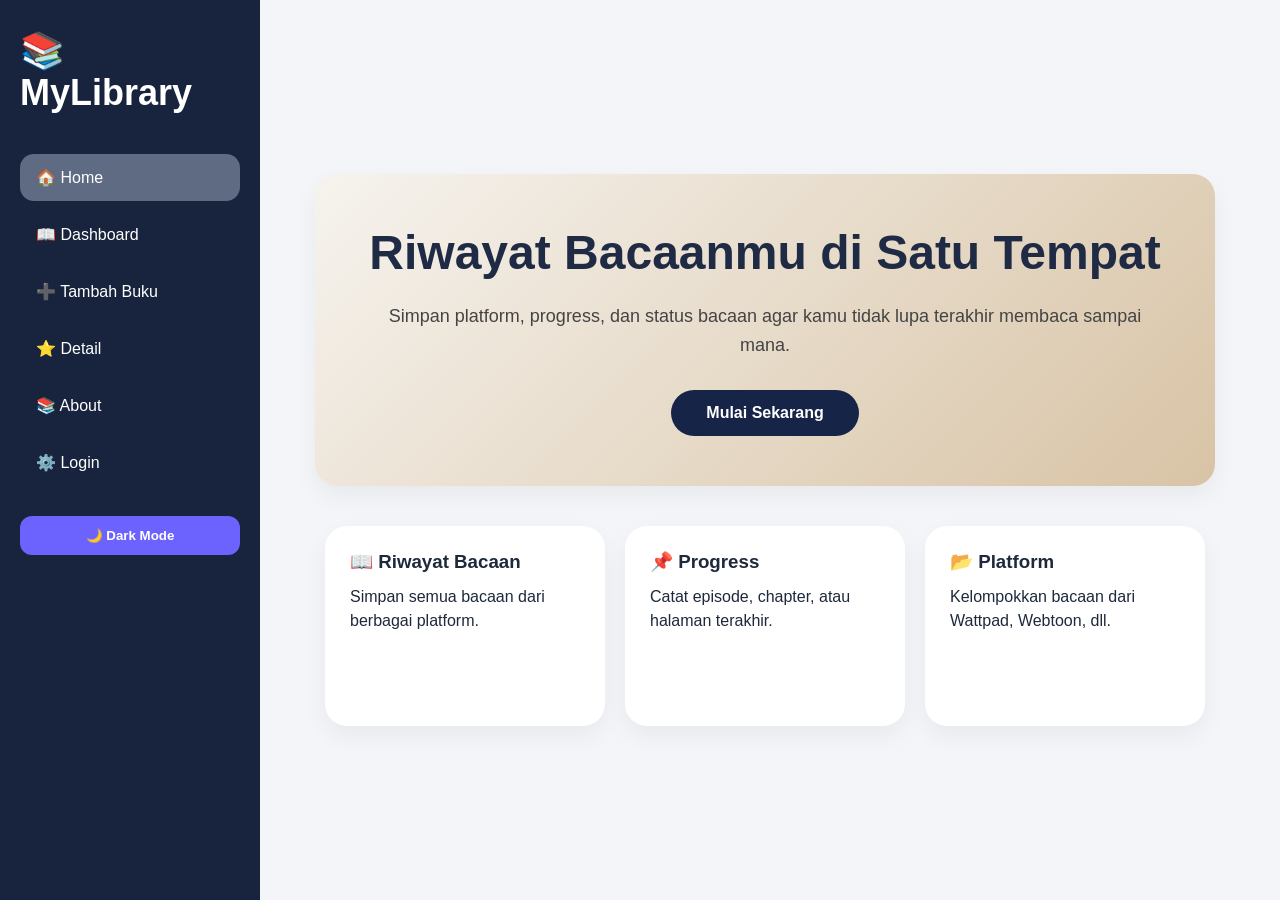
==== index.html @ f31c2cdb "fix bug add book and dashboard 	modified:   add-book.html 	modified:   assets/css/style.css 	modifie" ====
<!DOCTYPE html>
<html lang="id">
<head>
    <meta charset="UTF-8">
    <meta name="viewport" content="width=device-width, initial-scale=1.0">
    <title>Reminder - Perpustakaan Digital</title>
    <link rel="stylesheet" href="assets/css/style.css">
</head>
<body>

<!-- SIDEBAR -->
 <div class="sidebar">
    <h1 class="logo">📚 MyLibrary</h1>
    <a href="index.html" class="menu active">🏠 Home</a>
    <a href="dashboard.html" class="menu">📖 Dashboard</a>
    <a href="add-book.html" class="menu">➕ Tambah Buku</a>
    <a href="detail-book.html" class="menu">⭐ Detail</a>
    <a href="about.html" class="menu">📚 About</a>
    <a href="login.html" class="menu">⚙️ Login</a>
    
    <button class="dark-btn" onclick="toggleDarkMode()">
  🌙 Dark Mode
</button>
</div>

<div class="main-content home-page">

    <section class="hero">
      <div class="hero-text">
        <h2>Riwayat Bacaanmu di Satu Tempat</h2>
        <p>
          Simpan platform, progress, dan status bacaan
          agar kamu tidak lupa terakhir membaca sampai mana.
        </p>
       <a href="login.html" class="btn">Mulai Sekarang</a>
      </div>
    </section>

    <section class="features">
      <div class="card">
        <h3>📖 Riwayat Bacaan</h3>
        <p>Simpan semua bacaan dari berbagai platform.</p>
      </div>

      <div class="card">
        <h3>📌 Progress</h3>
        <p>Catat episode, chapter, atau halaman terakhir.</p>
      </div>

      <div class="card">
        <h3>📂 Platform</h3>
        <p>Kelompokkan bacaan dari Wattpad, Webtoon, dll.</p>
      </div>
    </section>
</div>
<script src="assets/js/script.js"></script>



</body>
</html>
---- assets/css/style.css ----
/* ========= GLOBAL / SEMUA HALAMAN ========= */

* {
  margin: 0;
  padding: 0;
  box-sizing: border-box;
}

body {
  font-family: Arial, sans-serif;
  background: #6d7071;
  color: #222;
}

a {
  text-decoration: none;
}

button {
  cursor: pointer;
}


/* ========= NAVBAR / SEMUA HALAMAN ========= */

.navbar {
  background: #6d7071;
  color: #090450;
  padding: 18px 8%;
  display: flex;
  justify-content: space-between;
  align-items: center;
}

.navbar h1 {
  font-size: 24px;
}

.navbar a {
  color: #4b4c51;
  margin-left: 20px;
  font-weight: bold;
}

.navbar a:hover {
  color: #ffd166;
}

/* ========= index.html ========= */
body {
  margin: 0;
  font-family: sans-serif;
  background: #f4f4f4;
}

.sidebar {
  width: 250px;
  height: 100vh;
  background: #162447;
  position: fixed;
  left: 0;
  top: 0;
  padding: 20px;
}

.main-content.home-page {
  margin-left: 250px;              
  width: calc(100% - 250px);
  display: flex;
  flex-direction: column;          
  align-items: center;             
  padding: 60px 40px;
  gap: 40px;                       
}

.hero {
  width: 100%;
  max-width: 900px;                
  background: linear-gradient(135deg, #f6f3ee, #d8c3a5);
  padding: 50px 40px;
  border-radius: 22px;             
  text-align: center;
  box-shadow: 0 10px 25px rgba(0,0,0,0.05);
}

.hero-text {
  max-width: 800px;
  margin: 0 auto;
}

.hero h2 {
  font-size: 48px;                
  line-height: 1.2;
  margin-bottom: 20px;
  color: #1f2a44;
}

.hero p {
  font-size: 18px;                
  line-height: 1.6;
  margin-bottom: 30px;
  color: #444;
}

.btn {
  display: inline-block;
  background: #162447;             
  color: white;
  padding: 14px 35px;
  border-radius: 30px;
  text-decoration: none;
  font-weight: bold;
}

.features {
  width: 100%;
  max-width: 900px;
  display: flex;
  justify-content: center;
  gap: 20px;
  flex-wrap: wrap;                 
  padding: 0;                      
}

.card {
  flex: 1;
  min-width: 250px;                
  max-width: 280px;
  min-height: 200px;
  background: white;
  padding: 25px;
  border-radius: 20px;
  box-shadow: 0 5px 15px rgba(0,0,0,0.08);
}
.card h3 {
  margin-bottom: 12px; 
}
.card p {
  line-height: 1.5;
}

/* ========= ANIMASI INDEX ========= */

/* hero muncul perlahan */
.hero-text {
  animation: fadeUp 1s ease;
}

/* animasi title */
.hero h2 {
  animation: slideDown 1s ease;
}

/* animasi paragraf */
.hero p {
  animation: fadeIn 1.5s ease;
}

/* tombol animasi */
.btn {
  display: inline-block;
  transition: 0.3s;
  animation: zoomIn 1.2s ease;
}

.btn:hover {
  transform: translateY(-4px) scale(1.05);
  box-shadow: 0 8px 18px rgba(0,0,0,0.2);
}

/* animasi card */
.card {
  transition: 0.4s;
  animation: fadeUp 1s ease;
}

.card:hover {
  transform: translateY(-10px);
  box-shadow: 0 12px 24px rgba(0,0,0,0.15);
}

/* animasi muncul bergantian */
.features .card:nth-child(1) {
  animation-delay: 0.2s;
}

.features .card:nth-child(2) {
  animation-delay: 0.4s;
}

.features .card:nth-child(3) {
  animation-delay: 0.6s;
}

.features .card:nth-child(4) {
  animation-delay: 0.8s;
}

/* supaya delay bekerja */
.features .card {
  opacity: 0;
  animation-fill-mode: forwards;
}


/* ========= KEYFRAMES ========= */

/* fade naik */
@keyframes fadeUp {

  from {
    opacity: 0;
    transform: translateY(40px);
  }

  to {
    opacity: 1;
    transform: translateY(0);
  }
}

/* fade biasa */
@keyframes fadeIn {

  from {
    opacity: 0;
  }

  to {
    opacity: 1;
  }
}

/* slide dari atas */
@keyframes slideDown {

  from {
    opacity: 0;
    transform: translateY(-40px);
  }

  to {
    opacity: 1;
    transform: translateY(0);
  }
}

/* zoom */
@keyframes zoomIn {

  from {
    opacity: 0;
    transform: scale(0.8);
  }

  to {
    opacity: 1;
    transform: scale(1);
  }
}


/* ========= login.html ========= */

body.login-page {
  min-height: 100vh;
  background: linear-gradient(135deg, #57595a, #6d7071);
  display: flex;
  justify-content: center;
  align-items: center;
  overflow: hidden;
}

.auth-container {
  position: relative;
  width: 850px;
  height: 520px;
  background: white;
  border-radius: 30px;
  overflow: hidden;
  box-shadow: 0 20px 45px rgba(0, 0, 0, 0.18);
}

.form-box {
  position: absolute;
  top: 0;
  width: 50%;
  height: 100%;
  background: white;
  display: flex;
  justify-content: center;
  align-items: center;
  transition: 0.6s ease-in-out;
}

.form-box form {
  width: 80%;
  text-align: center;
}

.form-box h1 {
  margin-bottom: 25px;
  color: #222;
}

.form-box input {
  width: 100%;
  padding: 14px 18px;
  margin: 9px 0;
  border: none;
  outline: none;
  border-radius: 12px;
  background: #f1f1f1;
}

.form-box button,
.toggle-panel button {
  margin-top: 15px;
  padding: 13px 35px;
  border: none;
  border-radius: 25px;
  background: #6d7071;
  color: white;
  font-weight: bold;
  cursor: pointer;
  transition: 0.3s;
}

.form-box button:hover,
.toggle-panel button:hover {
  transform: scale(1.05);
}

.sign-in {
  left: 0;
  z-index: 2;
}

.sign-up {
  left: 0;
  opacity: 0;
  z-index: 1;
}

.auth-container.active .sign-in {
  transform: translateX(100%);
  opacity: 0;
}

.auth-container.active .sign-up {
  transform: translateX(100%);
  opacity: 1;
  z-index: 5;
}

.toggle-box {
  position: absolute;
  left: 50%;
  width: 50%;
  height: 100%;
  overflow: hidden;
  transition: 0.6s ease-in-out;
  z-index: 10;
  border-radius: 120px 0 0 120px;
}

.auth-container.active .toggle-box {
  transform: translateX(-100%);
  border-radius: 0 120px 120px 0;
}

.toggle-panel {
  position: absolute;
  width: 100%;
  height: 100%;
  background: linear-gradient(135deg, #6d7071, #6d7071);
  color: white;
  display: flex;
  flex-direction: column;
  justify-content: center;
  align-items: center;
  text-align: center;
  padding: 40px;
  transition: 0.6s ease-in-out;
}

.toggle-panel h1 {
  font-size: 34px;
  margin-bottom: 15px;
}

.toggle-panel p {
  line-height: 1.6;
  margin-bottom: 10px;
}

.toggle-panel button {
  background: #ffd166;
  color: #222;
}

.toggle-left {
  transform: translateX(-100%);
}

.auth-container.active .toggle-left {
  transform: translateX(0);
}

.toggle-right {
  right: 0;
  transform: translateX(0);
}

.auth-container.active .toggle-right {
  transform: translateX(100%);
}

.message {
  margin-top: 12px;
  font-size: 14px;
}

.success {
  color: green;
}

.error {
  color: red;
}

@media (max-width: 768px) {
  .auth-container {
    width: 92%;
    height: 620px;
  }

  .form-box {
    width: 100%;
    height: 65%;
  }

  .sign-in,
  .sign-up {
    left: 0;
  }

  .auth-container.active .sign-in {
    transform: translateY(100%);
  }

  .auth-container.active .sign-up {
    transform: translateY(100%);
  }

  .toggle-box {
    left: 0;
    top: 65%;
    width: 100%;
    height: 35%;
    border-radius: 80px 80px 0 0;
  }

  .auth-container.active .toggle-box {
    transform: translateY(-185%);
    border-radius: 0 0 80px 80px;
  }
}

/* ========= dashboard.html ========= */

* {
  margin: 0;
  padding: 0;
  box-sizing: border-box;
  font-family: 'Poppins', sans-serif;
}

body {
  display: flex;
  background: #f3f5f9;
  color: #1e293b;
  transition: 0.3s ease;
}


.sidebar {
  width: 260px;
  min-height: 100vh;
  background: #1e293b;
  padding: 25px;
  color: white;
  position: fixed;
  left: 0;
  top: 0;
}

.logo {
  font-size: 30px;
  font-weight: 700;
  margin-bottom: 35px;
}

.menu {
  display: flex;
  align-items: center;
  gap: 12px;
  padding: 14px 16px;
  margin-bottom: 10px;
  border-radius: 12px;
  color: white;
  text-decoration: none;
  transition: 0.25s;
}

.menu:hover,
.menu.active {
  background: linear-gradient(135deg, #4b5563, #6b7280);
}

.main {
  margin-left: 260px;
  width: calc(100% - 260px);
  padding: 30px;
}

.topbar {
  display: flex;
  justify-content: space-between;
  align-items: center;
  background: white;
  padding: 22px 28px;
  border-radius: 22px;
  margin-bottom: 25px;
  box-shadow: 0 10px 25px rgba(0,0,0,0.05);
}

body.dark .topbar,
body.dark .card,
body.dark .table-section,
body.dark .chart-box {
  background: #1e293b;
  color: white;
}

.topbar h2 {
  font-size: 28px;
}

.dark-btn {
  border: none;
  padding: 12px 20px;
  border-radius: 12px;
  background: linear-gradient(135deg, #4b5563, #6b7280);
  color: white;
  cursor: pointer;
  font-weight: 600;
}

.cards {
  display: grid;
  grid-template-columns: repeat(auto-fit, minmax(220px, 1fr));
  gap: 20px;
  margin-bottom: 30px;
}

.card {
  background: white;
  border-radius: 22px;
  padding: 25px;
  box-shadow: 0 10px 25px rgba(0,0,0,0.05);
  position: relative;
  overflow: hidden;
  transition: 0.3s;
}

.card:hover {
  transform: translateY(-5px);
}

.card::before {
  content: "";
  width: 8px;
  height: 100%;
  position: absolute;
  left: 0;
  top: 0;
}

.green::before { background: #4b5563; }
.blue::before { background: #6b7280; }
.orange::before { background: #9ca3af; }
.pink::before { background: #374151; }

.card h1 {
  font-size: 38px;
  margin-bottom: 10px;
}

.table-section {
  background: white;
  padding: 25px;
  border-radius: 22px;
  box-shadow: 0 10px 25px rgba(0,0,0,0.05);
  margin-bottom: 30px;
}

.section-title {
  display: flex;
  justify-content: space-between;
  align-items: center;
  margin-bottom: 20px;
}

.search-box {
  width: 100%;
  padding: 14px 18px;
  border-radius: 14px;
  border: 1px solid #dbe3ef;
  margin-bottom: 20px;
  font-size: 15px;
}

table {
  width: 100%;
  border-collapse: collapse;
  overflow: hidden;
  border-radius: 16px;
}

th {
  background: linear-gradient(135deg, #4b5563, #6b7280);
  color: white;
  padding: 16px;
  text-align: left;
}

td {
  padding: 16px;
  border-bottom: 1px solid #e2e8f0;
}

tr:hover {
  background: rgba(107,114,128,0.08);
}

.book {
  display: flex;
  align-items: center;
  gap: 14px;
}

.book img {
  width: 55px;
  height: 75px;
  border-radius: 10px;
  object-fit: cover;
}

.badge {
  padding: 7px 12px;
  border-radius: 30px;
  font-size: 12px;
  font-weight: 600;
  display: inline-block;
}

.done {
  background: rgba(75,85,99,0.15);
  color: #4b5563;
}

.reading {
  background: rgba(107,114,128,0.15);
  color: #6b7280;
}

.wishlist {
  background: rgba(156,163,175,0.18);
  color: #6b7280;
}

.actions button {
  border: none;
  background: #e2e8f0;
  width: 36px;
  height: 36px;
  border-radius: 10px;
  margin-right: 8px;
  cursor: pointer;
  transition: 0.2s;
}

.actions button:hover {
  transform: scale(1.08);
}

.charts {
  display: grid;
  grid-template-columns: repeat(auto-fit, minmax(300px, 1fr));
  gap: 20px;
}

.chart-box {
  background: white;
  padding: 25px;
  border-radius: 22px;
  box-shadow: 0 10px 25px rgba(0,0,0,0.05);
}

.progress-wrap {
  margin-top: 8px;
}

.progress-bar {
  width: 100%;
  height: 10px;
  background: #e2e8f0;
  border-radius: 20px;
  overflow: hidden;
  margin-top: 8px;
}

.progress {
  height: 100%;
  background: linear-gradient((90deg, #4b5563, #6b7280));
}

@media(max-width: 900px) {
  .sidebar {
    width: 100%;
    min-height: auto;
    position: relative;
  }

  body {
    flex-direction: column;
  }

  .main {
    margin-left: 0;
    width: 100%;
  }

  .topbar {
    flex-direction: column;
    gap: 16px;
    align-items: flex-start;
  }

  table {
    display: block;
    overflow-x: auto;
  }
}


/* ========= add-book.html ========= */

.form-card {
  background: white;
  padding: 30px;
  border-radius: 18px;
  box-shadow: 0 5px 15px rgba(0,0,0,0.08);
}

.form-card h2 {
  text-align: center;
  margin-bottom: 20px;
}

.form-card input,
.form-card select {
  width: 100%;
  padding: 12px;
  margin: 10px 0;
  border-radius: 10px;
  border: 1px solid #ccc;
}

.form-card button {
  width: 100%;
  padding: 12px;
  background: #6d7071;
  color: white;
  border: none;
  border-radius: 10px;
  margin-top: 10px;
}

.form-card button:hover {
  background: #6d7071;
}
  /* SELECT */

.form-card select {

  width: 100%;
  padding: 15px;

  margin-bottom: 18px;

  border: 1px solid #dcdcdc;
  border-radius: 12px;

  font-size: 16px;

  outline: none;

  background: white;

  transition: 0.3s;
}

.form-card select:focus {

  border-color: #18243d;

  box-shadow:
    0 0 5px rgba(24,36,61,0.2);
}


/* ========= about.html ========= */

body.about-page{
  background:#eef1f5;
  min-height:100vh;
  font-family:Poppins,sans-serif;
}

/* SIDEBAR */
.sidebar{
  width:260px;
  height:100vh;
  background:#18243d;
  position:fixed;
  top:0;
  left:0;
  padding:30px 20px;
}

.logo{
  color:white;
  margin-bottom:40px;
  font-size:36px;
}

.menu{
  display:block;
  color:white;
  text-decoration:none;
  padding:14px 16px;
  margin:10px 0;
  border-radius:14px;
  transition:0.3s;
  font-weight:500;
}

.menu:hover,
.menu.active{
  background:#5f6b82;
}

/* MAIN CONTENT */
.main-content{
  margin-left:260px;
  min-height:100vh;

  display:flex;
  justify-content:center;
  align-items:center;

  padding:40px;
}

/* ABOUT CONTAINER */
.about-container{
  width:100%;
  display:flex;
  justify-content:center;
}

/* CARD */
.about-card{
  width:100%;
  max-width:850px;

  background:white;
  padding:40px;
  border-radius:22px;

  box-shadow:0 10px 25px rgba(0,0,0,0.08);

  border-left:8px solid #18243d;

  transition:0.3s;
}

.about-card:hover{
  transform:translateY(-4px);
}

.about-card h2{
  text-align:center;
  font-size:34px;
  margin-bottom:25px;
  color:#222;
}

.about-card p{
  margin-top:18px;
  font-size:18px;
  line-height:1.8;
  color:#555;
}

/* BUTTON */
.dark-btn{
  margin-top:30px;
  padding:12px 22px;
  border:none;
  border-radius:12px;
  background:#18243d;
  color:white;
  font-weight:bold;
  cursor:pointer;
  transition:0.3s;
}

.dark-btn:hover{
  transform:scale(1.03);
  background:#243252;
}

/* RESPONSIVE */
@media (max-width:768px){

  .sidebar{
    width:100%;
    height:auto;
    position:relative;
  }

  .main-content{
    margin-left:0;
    padding:20px;
  }

  .about-card{
    padding:25px;
  }

  .about-card h2{
    font-size:28px;
  }

  .about-card p{
    font-size:16px;
  }
}

/* ========= DARK MODE ========= */

body.dark-mode {
  background: #121212 !important;
  color: white;
}

body.dark-mode .navbar,
body.dark-mode .card,
body.dark-mode table,
body.dark-mode .sidebar,
body.dark-mode .main,
body.dark-mode .form-card,
body.dark-mode .about-card {
  background: #1e1e1e !important;
  color: white;
}

.dark-btn {
  padding: 10px 18px;
  border: none;
  border-radius: 10px;
  background: #6d7071;
  color: white;
  cursor: pointer;
}

body.dark-mode .dashboard .navbar h3 {
  color: white !important;
}


/* ========= SEARCH ========= */

.search-box {
  margin-bottom: 20px;
}

.search-box input {
  width: 100%;
  padding: 14px;
  border: 1px solid #ccc;
  border-radius: 12px;
}


/* ========= PASSWORD BOX ========= */

.password-box {
  position: relative;
}

.password-box span {
  position: absolute;
  right: 15px;
  top: 50%;
  transform: translateY(-50%);
  cursor: pointer;
}

/* ========= RESPONSIVE / MOBILE ========= */

@media (max-width: 768px) {

  .navbar {
    flex-direction: column;
    gap: 12px;
  }

  .hero h2 {
    font-size: 32px;
  }

  .features {
    grid-template-columns: 1fr;
  }

}

/* ADD BOOK PAGE */
body.add-book-page {
  background: #eef1f5;
  min-height: 100vh;
  display: flex; 
}

/* MAIN CONTENT  */
body.add-book-page .main-content {
  margin-left: 260px;          
  width: calc(100% - 260px);   
  min-height: 100vh;           
  
  display: flex;
  justify-content: center;    
  align-items: center;        
  
  padding: 40px;              
}

/* CONTAINER */
.add-book-container {
  width: 100%;
  display: flex;
  justify-content: center;     
  align-items: center;
}

/* FORM CARD */
.form-card {
  width: 100%;
  max-width: 500px;           
  background: white;
  padding: 40px;
  border-radius: 22px;
  box-shadow: 0 10px 25px rgba(0,0,0,0.08);
  border-left: 8px solid #18243d;
}

/* INPUT */
.form-card input{
  width:100%;
  padding:15px;

  margin-bottom:18px;

  border:1px solid #dcdcdc;
  border-radius:12px;

  font-size:16px;

  outline:none;

  transition:0.3s;
}

.form-card input:focus{
  border-color:#18243d;
  box-shadow:0 0 5px rgba(24,36,61,0.2);
}

/* BUTTON */
.form-card button{
  width:100%;

  padding:15px;

  border:none;
  border-radius:12px;

  background:#18243d;
  color:white;

  font-size:16px;
  font-weight:bold;

  cursor:pointer;

  transition:0.3s;
}

.form-card button:hover{
  background:#243252;
  transform:translateY(-2px);
}

/* RESPONSIVE */
@media (max-width:768px){

  .sidebar{
    width:100%;
    height:auto;
    position:relative;
  }

  .main-content{
    margin-left:0;
    padding:20px;
  }

  .form-card{
    padding:25px;
  }

  .form-card h2{
    font-size:26px;
  }
}

/* =========================
   DETAIL PAGE (KODE BARU)
========================= */

body.detail-page {
  background: #eef1f5;
  min-height: 100vh;
  display: flex;
}

/* MAIN CONTENT */
body.detail-page .main-content {
  margin-left: 260px;          
  width: calc(100% - 260px);   
  min-height: 100vh;           

  display: flex;
  justify-content: center;     
  align-items: center;         

  padding: 40px;               
}

/* CONTAINER */
body.detail-page .detail-container {
  width: 100%;
  display: flex;
  justify-content: center;
  align-items: center;
}

/* CARD  */
.detail-card {
  width: 100%;
  max-width: 500px;            
  background: white;
  padding: 40px;
  border-radius: 24px;         
  box-shadow: 0 12px 30px rgba(0, 0, 0, 0.06); 
  border-left: 8px solid #18243d; 
}

.detail-card h2 {
  text-align: center;
  margin-bottom: 15px;
  font-size: 30px;
  color: #18243d;
  font-weight: bold;
}

.detail-card hr {
  margin-bottom: 25px;
  border: none;
  height: 2px;
  background: #e5e7eb;        
}

/* DETAIL ITEM */
.detail-item {
  display: flex;
  justify-content: space-between;
  align-items: center;
  padding: 14px 0;
  border-bottom: 1px solid #f1f5f9; 
  font-size: 16px;
}

.detail-item span {
  color: #64748b;              
  font-weight: 500;
}

.detail-item strong {
  color: #18243d;
  font-weight: 600;
}

/* BUTTON AREA */
.aksi {
  display: flex;
  gap: 15px;
  margin-top: 30px;
}

/* BUTTON EDIT & HAPUS */
.btn-edit,
.btn-hapus {
  flex: 1;
  padding: 13px;
  border: none;
  border-radius: 12px;
  font-weight: bold;
  font-size: 15px;
  cursor: pointer;
  transition: all 0.3s ease;
  color: white;
}

.btn-edit {
  background: #f59e0b;        
}

.btn-edit:hover {
  background: #d97706;
  transform: translateY(-2px);
  box-shadow: 0 5px 12px rgba(217, 119, 6, 0.2);
}

.btn-hapus {
  background: #ef4444;        
}

.btn-hapus:hover {
  background: #dc2626;
  transform: translateY(-2px);
  box-shadow: 0 5px 12px rgba(220, 38, 38, 0.2);
}

/* BACK BUTTON */
.btn-kembali {
  display: block;
  margin-top: 20px;
  text-align: center;
  text-decoration: none;
  padding: 13px;
  border-radius: 12px;
  background: #18243d;
  color: white;
  font-weight: bold;
  font-size: 15px;
  transition: all 0.3s ease;
}

.btn-kembali:hover {
  background: #243252;
  transform: translateY(-2px);
  box-shadow: 0 5px 12px rgba(24, 36, 61, 0.2);
}

/* RESPONSIVE */
@media (max-width:768px){

  .sidebar{
    width:100%;
    height:auto;
    position:relative;
  }

  .main-content{
    margin-left:0;
    padding:20px;
  }

  .detail-card{
    padding:25px;
  }

  .detail-item{
    flex-direction:column;
    align-items:flex-start;
    gap:8px;
  }

  .aksi{
    flex-direction:column;
  }
}

/* ========= FIX DARK MODE ADD BOOK ========= */

body.dark-mode.add-book {
  background: #121212 !important;
}

/* container */
body.dark-mode .add-book-container {
  background: transparent !important;
}

/* form card */
body.dark-mode .form-card {
  background: #1e1e1e !important;
  color: white !important;
  box-shadow: 0 10px 25px rgba(0,0,0,0.4);
}

/* title */
body.dark-mode .form-card h2 {
  color: white !important;
}

/* input */
body.dark-mode .form-card input,
body.dark-mode .form-card select {
  background: #2a2a2a !important;
  color: white !important;
  border: 1px solid #444 !important;
}

/* placeholder */
body.dark-mode .form-card input::placeholder {
  color: #bdbdbd !important;
}

/* focus */
body.dark-mode .form-card input:focus,
body.dark-mode .form-card select:focus {
  border-color: #6c63ff !important;
  box-shadow: 0 0 8px rgba(108,99,255,0.3);
}

/* list item */
body.dark-mode .add-book .item {
  background: #2a2a2a !important;
  color: white !important;
  border-left: 5px solid #6c63ff;
}

/* judul item */
body.dark-mode .add-book .item h3 {
  color: white !important;
}

/* paragraf item */
body.dark-mode .add-book .item p {
  color: #d6d6d6 !important;
}

/* navbar */
body.dark-mode .navbar {
  background: #1b1b1b !important;
}

/* link navbar */
body.dark-mode .navbar a {
  color: white !important;
}

body.dark-mode .navbar a:hover {
  color: #ffd166 !important;
}

/* tombol utama */
body.dark-mode .form-card button {
  background: #6c63ff !important;
  color: white !important;
}

/* tombol edit */
body.dark-mode .btn-edit {
  background: #3498db !important;
}

/* tombol hapus */
body.dark-mode .btn-hapus {
  background: #e74c3c !important;
}
/* ========= FIX DARK MODE ABOUT ========= */

body.dark-mode.about-page {
  background: #121212 !important;
}

/* card */
body.dark-mode .about-card {
  background: #1e1e1e !important;
  color: white !important;
}

/* judul */
body.dark-mode .about-card h2 {
  color: white !important;
}

/* paragraf */
body.dark-mode .about-card p {
  color: #d6d6d6 !important;
}

/* navbar */
body.dark-mode .navbar {
  background: #1b1b1b !important;
}

/* link navbar */
body.dark-mode .navbar a {
  color: white !important;
}

body.dark-mode .navbar a:hover {
  color: #ffd166 !important;
}

/* tombol */
body.dark-mode .dark-btn {
  background: #6c63ff !important;
  color: white !important;
}
  /* =================================
   FINAL UNIVERSAL DARK MODE FIX
================================= */

body.dark-mode {
  background: #121212 !important;
  color: white !important;
}

/* semua halaman */

body.dark-mode.login-page,
body.dark-mode.about-page,
body.dark-mode.add-book-page,
body.dark-mode.detail-page,
body.dark-mode {
  background: #121212 !important;
  color: white !important;
}

/* container */

body.dark-mode .topbar,
body.dark-mode .card,
body.dark-mode .table-section,
body.dark-mode .chart-box,
body.dark-mode .form-card,
body.dark-mode .about-card,
body.dark-mode .detail-card,
body.dark-mode .hero,
body.dark-mode .auth-container,
body.dark-mode .toggle-panel {
  background: #1e1e1e !important;
  color: white !important;
}

/* sidebar */

body.dark-mode .sidebar {
  background: #111827 !important;
}

/* navbar */

body.dark-mode .navbar {
  background: #1b1b1b !important;
}

body.dark-mode .navbar a {
  color: white !important;
}

body.dark-mode .navbar a:hover {
  color: #ffd166 !important;
}

/* text */

body.dark-mode h1,
body.dark-mode h2,
body.dark-mode h3,
body.dark-mode h4,
body.dark-mode p,
body.dark-mode span,
body.dark-mode label,
body.dark-mode strong {
  color: white !important;
}

/* input */

body.dark-mode input,
body.dark-mode select,
body.dark-mode textarea {
  background: #2a2a2a !important;
  color: white !important;
  border: 1px solid #444 !important;
}

body.dark-mode input::placeholder,
body.dark-mode textarea::placeholder {
  color: #aaa !important;
}

/* table */

body.dark-mode table {
  background: #1e1e1e !important;
}

body.dark-mode th {
  background: #374151 !important;
  color: white !important;
}

body.dark-mode td {
  border-color: #333 !important;
  color: white !important;
}

/* button */

body.dark-mode button,
body.dark-mode .btn,
body.dark-mode .dark-btn {
  background: #6c63ff !important;
  color: white !important;
}

/* progress */

body.dark-mode .progress-bar {
  background: #333 !important;
}

/* login page */

body.dark-mode .form-box {
  background: #1e1e1e !important;
}

body.dark-mode .form-box input {
  background: #2a2a2a !important;
  color: white !important;
}

/* cards */

body.dark-mode .card {
  box-shadow: 0 10px 25px rgba(0,0,0,0.4) !important;
}

/* hover */

body.dark-mode .menu:hover,
body.dark-mode .menu.active {
  background: #374151 !important;
}
.sidebar .dark-btn{
  width: 100%;
  margin-top: 20px;
  padding: 12px;
  border: none;
  border-radius: 12px;
  background: #6c63ff;
  color: white;
  font-weight: bold;
  cursor: pointer;
}
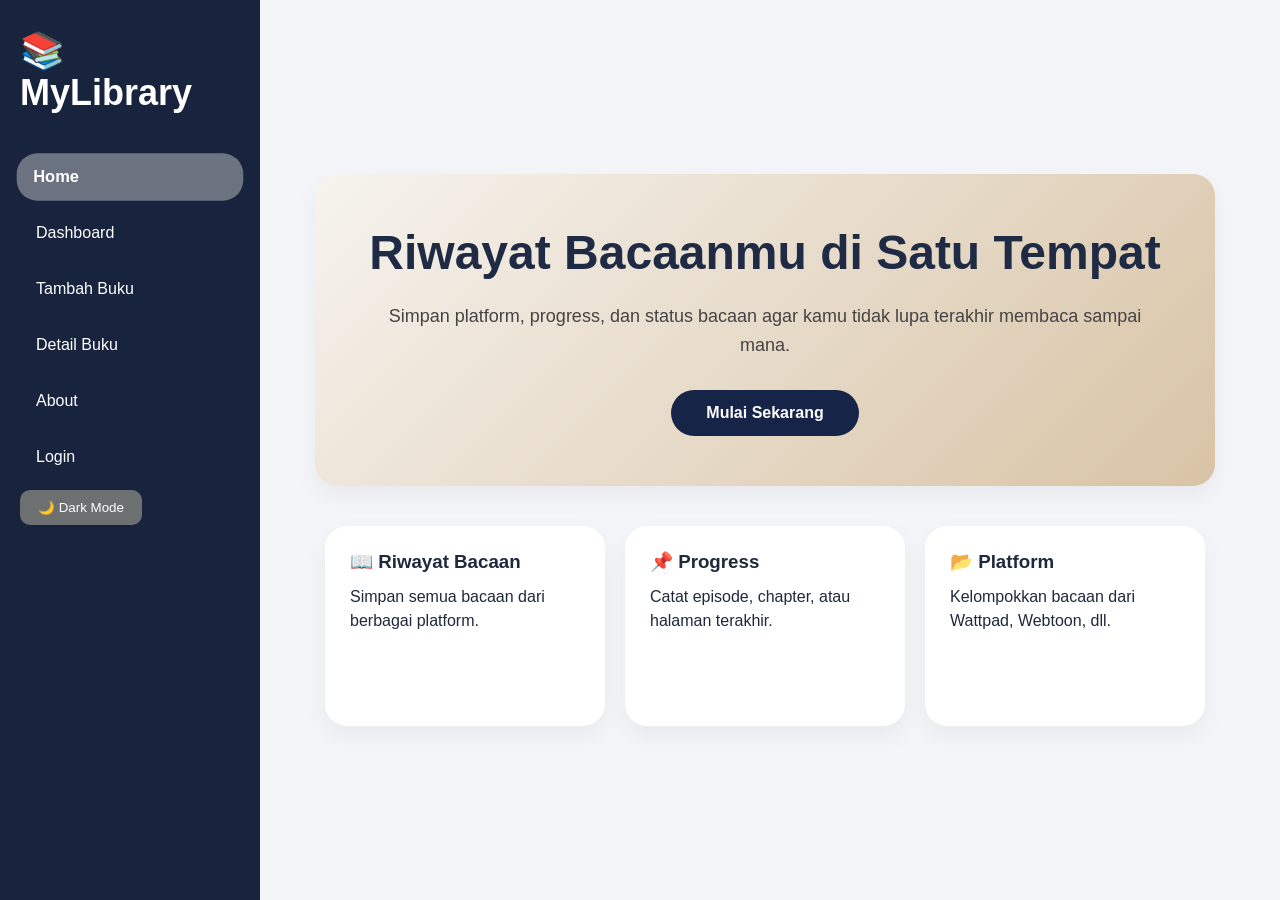
==== commit 993f8218: "perbaikan dashboard" ====
--- a/index.html
+++ b/index.html
@@ -11,12 +11,12 @@
 <!-- SIDEBAR -->
  <div class="sidebar">
     <h1 class="logo">📚 MyLibrary</h1>
-    <a href="index.html" class="menu active">🏠 Home</a>
-    <a href="dashboard.html" class="menu">📖 Dashboard</a>
-    <a href="add-book.html" class="menu">➕ Tambah Buku</a>
-    <a href="detail-book.html" class="menu">⭐ Detail</a>
-    <a href="about.html" class="menu">📚 About</a>
-    <a href="login.html" class="menu">⚙️ Login</a>
+    <a href="index.html" class="menu active">Home</a>
+    <a href="dashboard.html" class="menu">Dashboard</a>
+    <a href="add-book.html" class="menu">Tambah Buku</a>
+    <a href="detail-book.html" class="menu">Detail Buku</a>
+    <a href="about.html" class="menu">About</a>
+    <a href="login.html" class="menu">Login</a>
     
     <button class="dark-btn" onclick="toggleDarkMode()">
   🌙 Dark Mode
--- a/assets/css/style.css
+++ b/assets/css/style.css
@@ -4,14 +4,16 @@
   margin: 0;
   padding: 0;
   box-sizing: border-box;
+   
 }
 
 body {
-  font-family: Arial, sans-serif;
-  background: #6d7071;
+  margin: 0;
+  font-family: 'Poppins', sans-serif;
+  background: #f4f4f4;
   color: #222;
-}
-
+  transition: background 0.3s ease, color 0.3s ease;
+}
 a {
   text-decoration: none;
 }
@@ -19,6 +21,7 @@
 button {
   cursor: pointer;
 }
+
 
 
 /* ========= NAVBAR / SEMUA HALAMAN ========= */
@@ -313,18 +316,7 @@
   background: #f1f1f1;
 }
 
-.form-box button,
-.toggle-panel button {
-  margin-top: 15px;
-  padding: 13px 35px;
-  border: none;
-  border-radius: 25px;
-  background: #6d7071;
-  color: white;
-  font-weight: bold;
-  cursor: pointer;
-  transition: 0.3s;
-}
+
 
 .form-box button:hover,
 .toggle-panel button:hover {
@@ -466,6 +458,67 @@
     border-radius: 0 0 80px 80px;
   }
 }
+/* ========= LOGIN BUTTON FIX ========= */
+
+.form-box button {
+  width: 100%;
+  padding: 14px;
+  margin-top: 15px;
+
+  border: none;
+  border-radius: 12px;
+
+  background: #162447;
+  color: white;
+
+  font-size: 16px;
+  font-weight: 600;
+
+  cursor: pointer;
+
+  transition: all 0.3s ease;
+  letter-spacing: 0.5px;
+}
+
+/* hover login button */
+.form-box button:hover {
+  background: #243252;
+  transform: translateY(-2px);
+  box-shadow: 0 8px 18px rgba(0,0,0,0.15);
+}
+
+/* active click */
+.form-box button:active {
+  transform: scale(0.98);
+}
+/* ========= SIGN UP BUTTON (TEMPLATE PANEL) ========= */
+
+.toggle-panel button {
+  margin-top: 20px;
+  padding: 12px 28px;
+
+  border: none;
+  border-radius: 30px;
+
+  background: linear-gradient(135deg, #ffd166, #ffb703);
+  color: #1a1a1a;
+
+  font-size: 15px;
+  font-weight: 700;
+  letter-spacing: 0.5px;
+
+  cursor: pointer;
+
+  transition: all 0.3s ease;
+
+  box-shadow: 0 10px 20px rgba(255, 209, 102, 0.25);
+}
+.toggle-panel button:hover {
+  transform: translateY(-3px) scale(1.05);
+  box-shadow: 0 14px 30px rgba(255, 209, 102, 0.35);
+  filter: brightness(1.05);
+}
+
 
 /* ========= dashboard.html ========= */
 
@@ -507,15 +560,21 @@
   gap: 12px;
   padding: 14px 16px;
   margin-bottom: 10px;
-  border-radius: 12px;
+  border-radius: 20px;
   color: white;
   text-decoration: none;
   transition: 0.25s;
-}
-
-.menu:hover,
+  font-weight: 500;
+}
+
+/* MENU AKTIF */
 .menu.active {
-  background: linear-gradient(135deg, #4b5563, #6b7280);
+  background: #6b7280;
+}
+
+/* HOVER */
+.menu:hover {
+  background: #4b5563;
 }
 
 .main {
@@ -535,27 +594,12 @@
   box-shadow: 0 10px 25px rgba(0,0,0,0.05);
 }
 
-body.dark .topbar,
-body.dark .card,
-body.dark .table-section,
-body.dark .chart-box {
-  background: #1e293b;
-  color: white;
-}
+
 
 .topbar h2 {
   font-size: 28px;
 }
 
-.dark-btn {
-  border: none;
-  padding: 12px 20px;
-  border-radius: 12px;
-  background: linear-gradient(135deg, #4b5563, #6b7280);
-  color: white;
-  cursor: pointer;
-  font-weight: 600;
-}
 
 .cards {
   display: grid;
@@ -681,14 +725,68 @@
 }
 
 .actions button {
+
   border: none;
-  background: #e2e8f0;
-  width: 36px;
-  height: 36px;
-  border-radius: 10px;
-  margin-right: 8px;
+
+  padding: 10px 16px;
+
+  border-radius: 12px;
+
   cursor: pointer;
-  transition: 0.2s;
+
+  transition: 0.25s ease;
+
+  font-size: 13px;
+
+  font-weight: 600;
+
+  color: white;
+
+  min-width: 80px;
+}
+
+/* DETAIL BUTTON */
+
+.btn-detail {
+
+  background: linear-gradient(
+    135deg,
+    #4b5563,
+    #6b7280
+  );
+}
+
+.btn-detail:hover {
+
+  transform: translateY(-2px);
+
+  opacity: 0.9;
+}
+
+.btn-detail:hover {
+  background: #4b5563 !important;
+}
+
+/* DELETE BUTTON */
+
+.btn-delete {
+
+  background: linear-gradient(
+    135deg,
+    #ef4444,
+    #dc2626
+  );
+}
+
+.btn-delete:hover {
+
+  transform: translateY(-2px);
+
+  opacity: 0.9;
+}
+
+.btn-delete:hover {
+  background: #dc2626 !important;
 }
 
 .actions button:hover {
@@ -723,7 +821,59 @@
 
 .progress {
   height: 100%;
-  background: linear-gradient((90deg, #4b5563, #6b7280));
+  background: linear-gradient(90deg, #4b5563, #6b7280);
+}
+
+#undoBox {
+  margin-bottom: 18px;
+}
+
+.undo-alert {
+  background: #1e293b;
+  color: white;
+
+  padding: 14px 18px;
+
+  border-radius: 14px;
+
+  display: flex;
+  justify-content: space-between;
+  align-items: center;
+
+  animation: fadeIn 0.3s ease;
+}
+
+.undo-alert button {
+  background: white;
+  color: #1e293b;
+
+  border: none;
+
+  padding: 8px 14px;
+
+  border-radius: 10px;
+
+  cursor: pointer;
+
+  font-weight: 600;
+}
+
+.undo-alert button:hover {
+  opacity: 0.85;
+}
+
+@keyframes fadeIn {
+
+  from {
+    opacity: 0;
+    transform: translateY(-5px);
+  }
+
+  to {
+    opacity: 1;
+    transform: translateY(0);
+  }
+
 }
 
 @media(max-width: 900px) {
@@ -857,9 +1007,14 @@
   font-weight:500;
 }
 
-.menu:hover,
 .menu.active{
-  background:#5f6b82;
+  background:#6b7280;
+  border-radius:20px;
+}
+
+.menu:hover{
+  background:#4b5563;
+  border-radius:20px;
 }
 
 /* MAIN CONTENT */
@@ -915,17 +1070,7 @@
   color:#555;
 }
 
-/* BUTTON */
-.dark-btn{
-  margin-top:30px;
-  padding:12px 22px;
-  border:none;
-  border-radius:12px;
-  background:#18243d;
-  color:white;
-  font-weight:bold;
-  cursor:pointer;
-  transition:0.3s;
+
 }
 
 .dark-btn:hover{
@@ -958,51 +1103,6 @@
   .about-card p{
     font-size:16px;
   }
-}
-
-/* ========= DARK MODE ========= */
-
-body.dark-mode {
-  background: #121212 !important;
-  color: white;
-}
-
-body.dark-mode .navbar,
-body.dark-mode .card,
-body.dark-mode table,
-body.dark-mode .sidebar,
-body.dark-mode .main,
-body.dark-mode .form-card,
-body.dark-mode .about-card {
-  background: #1e1e1e !important;
-  color: white;
-}
-
-.dark-btn {
-  padding: 10px 18px;
-  border: none;
-  border-radius: 10px;
-  background: #6d7071;
-  color: white;
-  cursor: pointer;
-}
-
-body.dark-mode .dashboard .navbar h3 {
-  color: white !important;
-}
-
-
-/* ========= SEARCH ========= */
-
-.search-box {
-  margin-bottom: 20px;
-}
-
-.search-box input {
-  width: 100%;
-  padding: 14px;
-  border: 1px solid #ccc;
-  border-radius: 12px;
 }
 
 
@@ -1123,6 +1223,20 @@
 .form-card button:hover{
   background:#243252;
   transform:translateY(-2px);
+}
+.dark-btn {
+  padding: 10px 18px;
+  border: none;
+  border-radius: 10px;
+  background: #6d7071;
+  color: white;
+  cursor: pointer;
+  transition: 0.3s;
+}
+
+.dark-btn:hover {
+  transform: scale(1.03);
+  background: #243252;
 }
 
 /* RESPONSIVE */
@@ -1316,207 +1430,58 @@
   }
 }
 
-/* ========= FIX DARK MODE ADD BOOK ========= */
-
-body.dark-mode.add-book {
-  background: #121212 !important;
-}
-
-/* container */
-body.dark-mode .add-book-container {
-  background: transparent !important;
-}
-
-/* form card */
-body.dark-mode .form-card {
-  background: #1e1e1e !important;
-  color: white !important;
-  box-shadow: 0 10px 25px rgba(0,0,0,0.4);
-}
-
-/* title */
-body.dark-mode .form-card h2 {
-  color: white !important;
-}
-
-/* input */
-body.dark-mode .form-card input,
-body.dark-mode .form-card select {
-  background: #2a2a2a !important;
-  color: white !important;
-  border: 1px solid #444 !important;
-}
-
-/* placeholder */
-body.dark-mode .form-card input::placeholder {
-  color: #bdbdbd !important;
-}
-
-/* focus */
-body.dark-mode .form-card input:focus,
-body.dark-mode .form-card select:focus {
-  border-color: #6c63ff !important;
-  box-shadow: 0 0 8px rgba(108,99,255,0.3);
-}
-
-/* list item */
-body.dark-mode .add-book .item {
-  background: #2a2a2a !important;
-  color: white !important;
-  border-left: 5px solid #6c63ff;
-}
-
-/* judul item */
-body.dark-mode .add-book .item h3 {
-  color: white !important;
-}
-
-/* paragraf item */
-body.dark-mode .add-book .item p {
-  color: #d6d6d6 !important;
-}
-
-/* navbar */
-body.dark-mode .navbar {
-  background: #1b1b1b !important;
-}
-
-/* link navbar */
-body.dark-mode .navbar a {
-  color: white !important;
-}
-
-body.dark-mode .navbar a:hover {
-  color: #ffd166 !important;
-}
-
-/* tombol utama */
-body.dark-mode .form-card button {
-  background: #6c63ff !important;
-  color: white !important;
-}
-
-/* tombol edit */
-body.dark-mode .btn-edit {
-  background: #3498db !important;
-}
-
-/* tombol hapus */
-body.dark-mode .btn-hapus {
-  background: #e74c3c !important;
-}
-/* ========= FIX DARK MODE ABOUT ========= */
-
-body.dark-mode.about-page {
-  background: #121212 !important;
-}
-
-/* card */
-body.dark-mode .about-card {
-  background: #1e1e1e !important;
-  color: white !important;
-}
-
-/* judul */
-body.dark-mode .about-card h2 {
-  color: white !important;
-}
-
-/* paragraf */
-body.dark-mode .about-card p {
-  color: #d6d6d6 !important;
-}
-
-/* navbar */
-body.dark-mode .navbar {
-  background: #1b1b1b !important;
-}
-
-/* link navbar */
-body.dark-mode .navbar a {
-  color: white !important;
-}
-
-body.dark-mode .navbar a:hover {
-  color: #ffd166 !important;
-}
-
-/* tombol */
-body.dark-mode .dark-btn {
-  background: #6c63ff !important;
-  color: white !important;
-}
-  /* =================================
-   FINAL UNIVERSAL DARK MODE FIX
-================================= */
+
+
+/* ========= DARK MODE FINAL ========= */
 
 body.dark-mode {
   background: #121212 !important;
-  color: white !important;
-}
-
-/* semua halaman */
-
-body.dark-mode.login-page,
-body.dark-mode.about-page,
-body.dark-mode.add-book-page,
-body.dark-mode.detail-page,
-body.dark-mode {
-  background: #121212 !important;
-  color: white !important;
-}
-
-/* container */
-
+  color: #e5e5e5 !important;
+}
+
+/* CARD & CONTAINER */
 body.dark-mode .topbar,
-body.dark-mode .card,
 body.dark-mode .table-section,
 body.dark-mode .chart-box,
 body.dark-mode .form-card,
 body.dark-mode .about-card,
 body.dark-mode .detail-card,
-body.dark-mode .hero,
-body.dark-mode .auth-container,
+body.dark-mode .card,
+body.dark-mode .auth-container {
+  background-color: #1e1e1e !important;
+  color: #e5e5e5 !important;
+}
+
+/* HERO */
+body.dark-mode .hero {
+  background: linear-gradient(135deg, #1f2937, #111827) !important;
+  color: white !important;
+}
+
+/* TOGGLE PANEL LOGIN */
 body.dark-mode .toggle-panel {
-  background: #1e1e1e !important;
+  background: linear-gradient(135deg, #111827, #1f2937) !important;
   color: white !important;
 }
 
-/* sidebar */
-
+/* SIDEBAR */
 body.dark-mode .sidebar {
   background: #111827 !important;
 }
 
-/* navbar */
-
-body.dark-mode .navbar {
-  background: #1b1b1b !important;
-}
-
-body.dark-mode .navbar a {
-  color: white !important;
-}
-
-body.dark-mode .navbar a:hover {
-  color: #ffd166 !important;
-}
-
-/* text */
-
+/* TEXT */
 body.dark-mode h1,
 body.dark-mode h2,
 body.dark-mode h3,
-body.dark-mode h4,
 body.dark-mode p,
 body.dark-mode span,
 body.dark-mode label,
-body.dark-mode strong {
-  color: white !important;
-}
-
-/* input */
-
+body.dark-mode strong,
+body.dark-mode a {
+  color: #e5e5e5 !important;
+}
+
+/* INPUT */
 body.dark-mode input,
 body.dark-mode select,
 body.dark-mode textarea {
@@ -1525,13 +1490,7 @@
   border: 1px solid #444 !important;
 }
 
-body.dark-mode input::placeholder,
-body.dark-mode textarea::placeholder {
-  color: #aaa !important;
-}
-
-/* table */
-
+/* TABLE */
 body.dark-mode table {
   background: #1e1e1e !important;
 }
@@ -1543,55 +1502,29 @@
 
 body.dark-mode td {
   border-color: #333 !important;
+}
+
+/* BUTTON */
+body.dark-mode .btn,
+body.dark-mode .dark-btn,
+body.dark-mode .form-card button {
+  background: #374151 !important;
   color: white !important;
 }
 
-/* button */
-
-body.dark-mode button,
-body.dark-mode .btn,
-body.dark-mode .dark-btn {
-  background: #6c63ff !important;
-  color: white !important;
-}
-
-/* progress */
-
-body.dark-mode .progress-bar {
-  background: #333 !important;
-}
-
-/* login page */
-
-body.dark-mode .form-box {
-  background: #1e1e1e !important;
-}
-
-body.dark-mode .form-box input {
-  background: #2a2a2a !important;
-  color: white !important;
-}
-
-/* cards */
-
-body.dark-mode .card {
-  box-shadow: 0 10px 25px rgba(0,0,0,0.4) !important;
-}
-
-/* hover */
-
+/* MENU */
 body.dark-mode .menu:hover,
 body.dark-mode .menu.active {
   background: #374151 !important;
 }
-.sidebar .dark-btn{
-  width: 100%;
-  margin-top: 20px;
-  padding: 12px;
-  border: none;
-  border-radius: 12px;
-  background: #6c63ff;
-  color: white;
-  font-weight: bold;
-  cursor: pointer;
+
+/* TAMBAHAN */
+.menu {
+  font-weight: 500;
+  transform: scale(1);
+}
+
+.menu.active {
+  font-weight: 700;
+  transform: scale(1.03);
 }
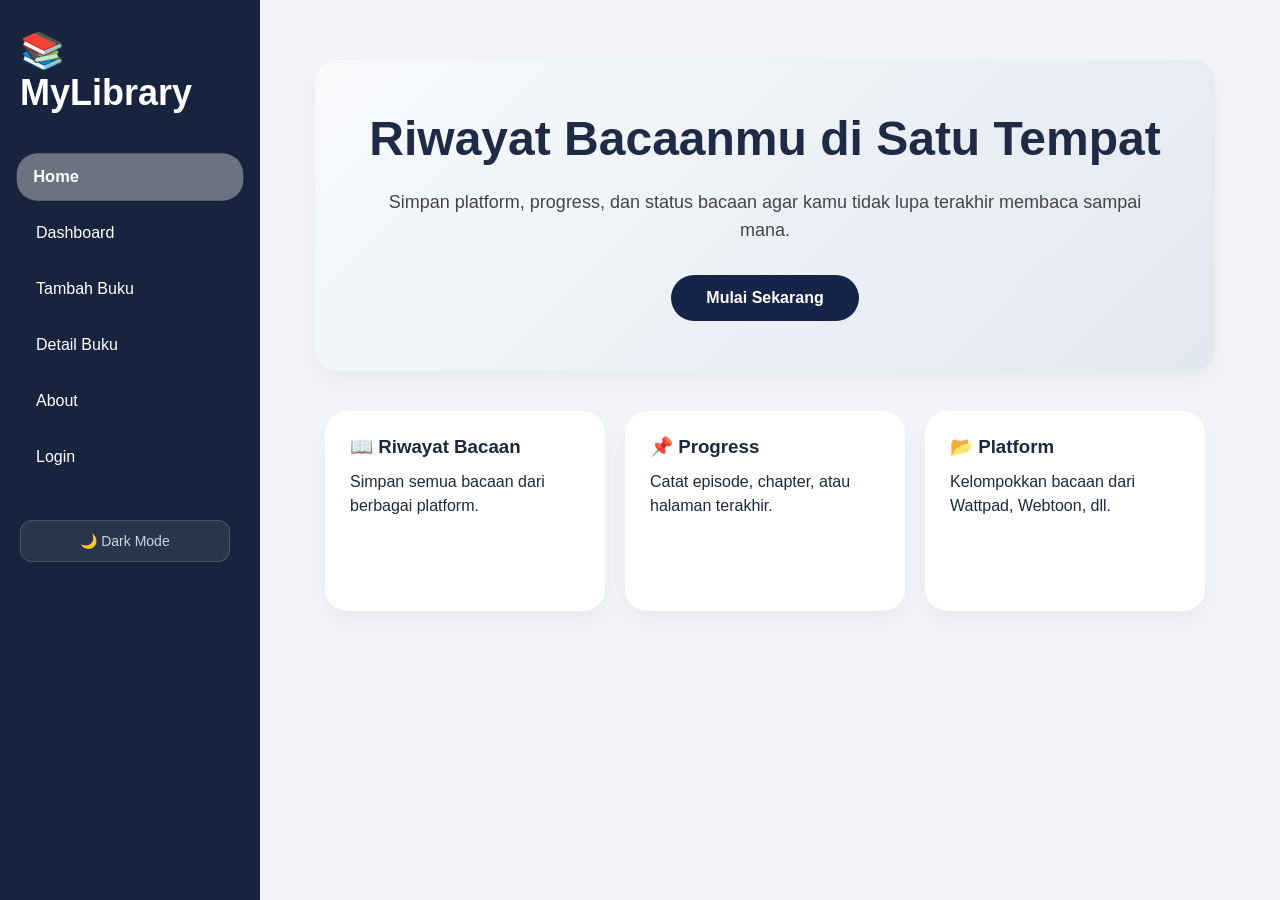
==== commit 25ffa8a1: "Penambahan dan Perbaikan Kode" ====
--- a/index.html
+++ b/index.html
@@ -8,7 +8,6 @@
 </head>
 <body>
 
-<!-- SIDEBAR -->
  <div class="sidebar">
     <h1 class="logo">📚 MyLibrary</h1>
     <a href="index.html" class="menu active">Home</a>
--- a/assets/css/style.css
+++ b/assets/css/style.css
@@ -79,7 +79,7 @@
 .hero {
   width: 100%;
   max-width: 900px;                
-  background: linear-gradient(135deg, #f6f3ee, #d8c3a5);
+  background: linear-gradient(135deg, #f8fafc, #e2e8f0);
   padding: 50px 40px;
   border-radius: 22px;             
   text-align: center;
@@ -268,10 +268,28 @@
 body.login-page {
   min-height: 100vh;
   background: linear-gradient(135deg, #57595a, #6d7071);
+  overflow: hidden;
+ 
+}
+.login-wrapper {
+  margin-left: 260px;
+  width: calc(100% - 260px);
+  min-height: 100vh;
+
   display: flex;
   justify-content: center;
   align-items: center;
-  overflow: hidden;
+
+  padding: 30px;
+}
+@media (max-width: 768px) {
+
+  .login-wrapper {
+    margin-left: 0;
+    width: 100%;
+    padding: 20px;
+  }
+
 }
 
 .auth-container {
@@ -520,6 +538,13 @@
 }
 
 
+input::-ms-reveal,
+input::-ms-clear {
+  display: none;
+}
+.password-box span {
+  user-select: none;
+}
 /* ========= dashboard.html ========= */
 
 * {
@@ -1018,8 +1043,9 @@
 }
 
 /* MAIN CONTENT */
-.main-content{
+body.about-page .main-content{
   margin-left:260px;
+  width: calc(100% - 260px);
   min-height:100vh;
 
   display:flex;
@@ -1034,6 +1060,7 @@
   width:100%;
   display:flex;
   justify-content:center;
+  align-items:center;
 }
 
 /* CARD */
@@ -1225,18 +1252,28 @@
   transform:translateY(-2px);
 }
 .dark-btn {
-  padding: 10px 18px;
-  border: none;
-  border-radius: 10px;
-  background: #6d7071;
-  color: white;
+  display: flex;
+  align-items: center;
+  justify-content: center;
+  gap: 10px;
+  
+  width: calc(100% - 10px);
+  padding: 12px;
+  border-radius: 12px;
+  font-family: 'Poppins', sans-serif;
+  font-size: 14px;
+  font-weight: 500;
   cursor: pointer;
-  transition: 0.3s;
-}
-
+  transition: all 0.3s ease;
+  margin-top: 40px; 
+  background: rgba(255, 255, 255, 0.08);
+  border: 1px solid rgba(255, 255, 255, 0.15);
+  color: #cbd5e1;
+}
 .dark-btn:hover {
-  transform: scale(1.03);
-  background: #243252;
+  background: rgba(255, 255, 255, 0.18);
+  color: #ffffff;
+  transform: translateY(-2px); 
 }
 
 /* RESPONSIVE */
@@ -1527,4 +1564,51 @@
 .menu.active {
   font-weight: 700;
   transform: scale(1.03);
+}
+
+body.dark-mode {
+  background: #121212 !important;
+  color: #e5e5e5 !important;
+}
+
+/* CARD & CONTAINER */
+body.dark-mode .topbar,
+body.dark-mode .table-section,
+body.dark-mode .chart-box,
+body.dark-mode .form-card,
+body.dark-mode .about-card,
+body.dark-mode .detail-card,
+body.dark-mode .card,
+body.dark-mode .auth-container {
+  background-color: #1e1e1e !important;
+  color: #e5e5e5 !important;
+}
+/* ===== ABOUT PAGE FIX ===== */
+
+body.about-page {
+  display: block !important;
+}
+
+body.about-page .main-content {
+  margin-left: 260px;
+  width: calc(100% - 260px);
+  min-height: 100vh;
+
+  display: flex;
+  justify-content: center;
+  align-items: center;
+
+  padding: 40px;
+}
+
+body.about-page .about-container {
+  width: 100%;
+  display: flex;
+  justify-content: center;
+  align-items: center;
+}
+
+body.about-page .about-card {
+  max-width: 850px;
+  width: 100%;
 }
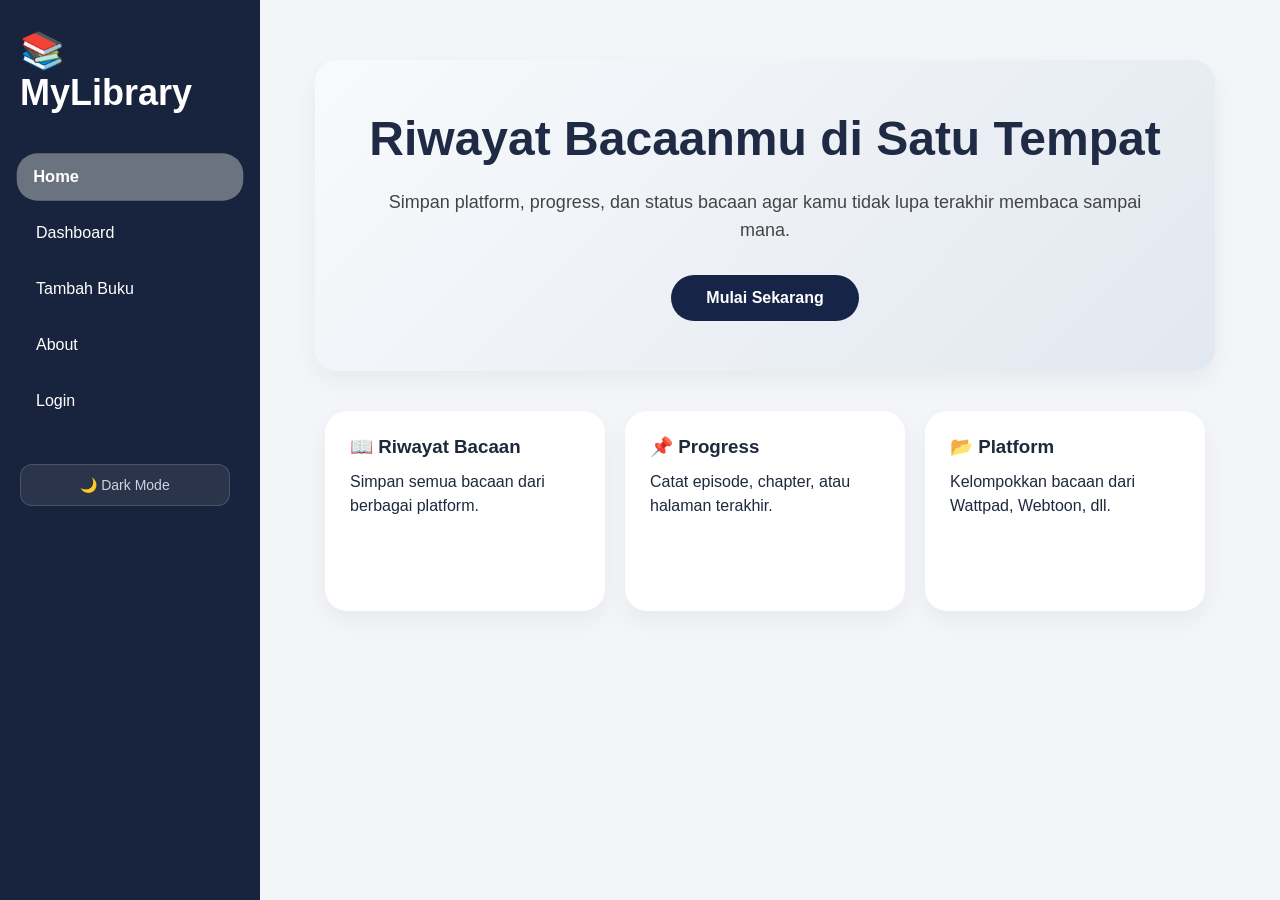
==== commit ba65bddb: "Perbaiki navigasi halaman detail buku" ====
--- a/index.html
+++ b/index.html
@@ -8,12 +8,11 @@
 </head>
 <body>
 
- <div class="sidebar">
+<div class="sidebar">
     <h1 class="logo">📚 MyLibrary</h1>
     <a href="index.html" class="menu active">Home</a>
     <a href="dashboard.html" class="menu">Dashboard</a>
     <a href="add-book.html" class="menu">Tambah Buku</a>
-    <a href="detail-book.html" class="menu">Detail Buku</a>
     <a href="about.html" class="menu">About</a>
     <a href="login.html" class="menu">Login</a>
     
@@ -31,7 +30,7 @@
           Simpan platform, progress, dan status bacaan
           agar kamu tidak lupa terakhir membaca sampai mana.
         </p>
-       <a href="login.html" class="btn">Mulai Sekarang</a>
+      <a href="login.html" class="btn">Mulai Sekarang</a>
       </div>
     </section>
 
--- a/assets/css/style.css
+++ b/assets/css/style.css
@@ -1097,9 +1097,6 @@
   color:#555;
 }
 
-
-}
-
 .dark-btn:hover{
   transform:scale(1.03);
   background:#243252;
@@ -1178,11 +1175,9 @@
   margin-left: 260px;          
   width: calc(100% - 260px);   
   min-height: 100vh;           
-  
   display: flex;
   justify-content: center;    
   align-items: center;        
-  
   padding: 40px;              
 }
 
@@ -1209,16 +1204,11 @@
 .form-card input{
   width:100%;
   padding:15px;
-
   margin-bottom:18px;
-
   border:1px solid #dcdcdc;
   border-radius:12px;
-
   font-size:16px;
-
   outline:none;
-
   transition:0.3s;
 }
 
@@ -1300,7 +1290,7 @@
 }
 
 /* =========================
-   DETAIL PAGE (KODE BARU)
+  DETAIL PAGE (KODE BARU)
 ========================= */
 
 body.detail-page {
@@ -1374,6 +1364,45 @@
 .detail-item strong {
   color: #18243d;
   font-weight: 600;
+}
+
+/* DETAIL INPUT */
+.detail-input {
+    width: 180px;
+    padding: 8px 12px;
+    border-radius: 8px;
+    border: 1px solid #d1d5db;
+    font-size: 15px;
+    text-align: right;
+    transition: all .3s ease;
+}
+
+/* Mode lihat */
+.detail-input.view {
+    border: none;
+    background: transparent;
+    padding: 0;
+    font-weight: 600;
+    color: #18243d;
+    box-shadow: none;
+    outline: none;
+    pointer-events: none;
+    cursor: default;
+}
+
+/* Mode edit */
+.detail-input.edit {
+    background: #fff;
+    border: 1px solid #d1d5db;
+    color: #18243d;
+    pointer-events: auto;
+    cursor: text;
+}
+
+.detail-input:focus {
+    outline: none;
+    border-color: #18243d;
+    box-shadow: 0 0 6px rgba(24,36,61,.2);
 }
 
 /* BUTTON AREA */
@@ -1611,4 +1640,83 @@
 body.about-page .about-card {
   max-width: 850px;
   width: 100%;
+}
+
+/* ===== JAM ===== */
+#clock{
+
+font-size:18px;
+
+font-weight:bold;
+
+text-align:right;
+
+}
+
+/* ===== LAST LOGIN ===== */
+.last-login-box{
+    background:#ffffff;
+    margin:20px 0;
+    padding:15px 20px;
+    border-radius:15px;
+    box-shadow:0 5px 15px rgba(0,0,0,0.08);
+    font-size:15px;
+}
+
+body.dark-mode .last-login-box{
+    background:#1e1e1e;
+    color:#ffffff;
+}
+
+
+/* ===== REMINDER BOX ===== */
+.reminder-box{
+    background:#fff8db;
+    border-left:5px solid orange;
+    padding:15px;
+    margin-bottom:20px;
+    border-radius:12px;
+    font-weight:500;
+}
+
+body.dark-mode .reminder-box{
+    background:#3d3a25;
+}
+
+
+/* ===== PASSWORD STRENGTH ===== */
+.password-strength{
+margin-top:10px;
+font-size:14px;
+font-weight:bold;
+}
+
+/* ===== CAPSLOCK WARNING ===== */
+.caps-warning{
+color:red;
+font-size:13px;
+margin-top:8px;
+font-weight:600;
+}
+
+.about-stats{
+
+margin-top:20px;
+
+background:#f8f8f8;
+
+padding:20px;
+
+border-radius:15px;
+
+}
+
+
+/* ===== ABOUT STATS ===== */
+.about-stats p{
+margin:12px 0;
+font-size:18px;
+}
+body.dark-mode .about-stats{
+background:#2b2b2b;
 }
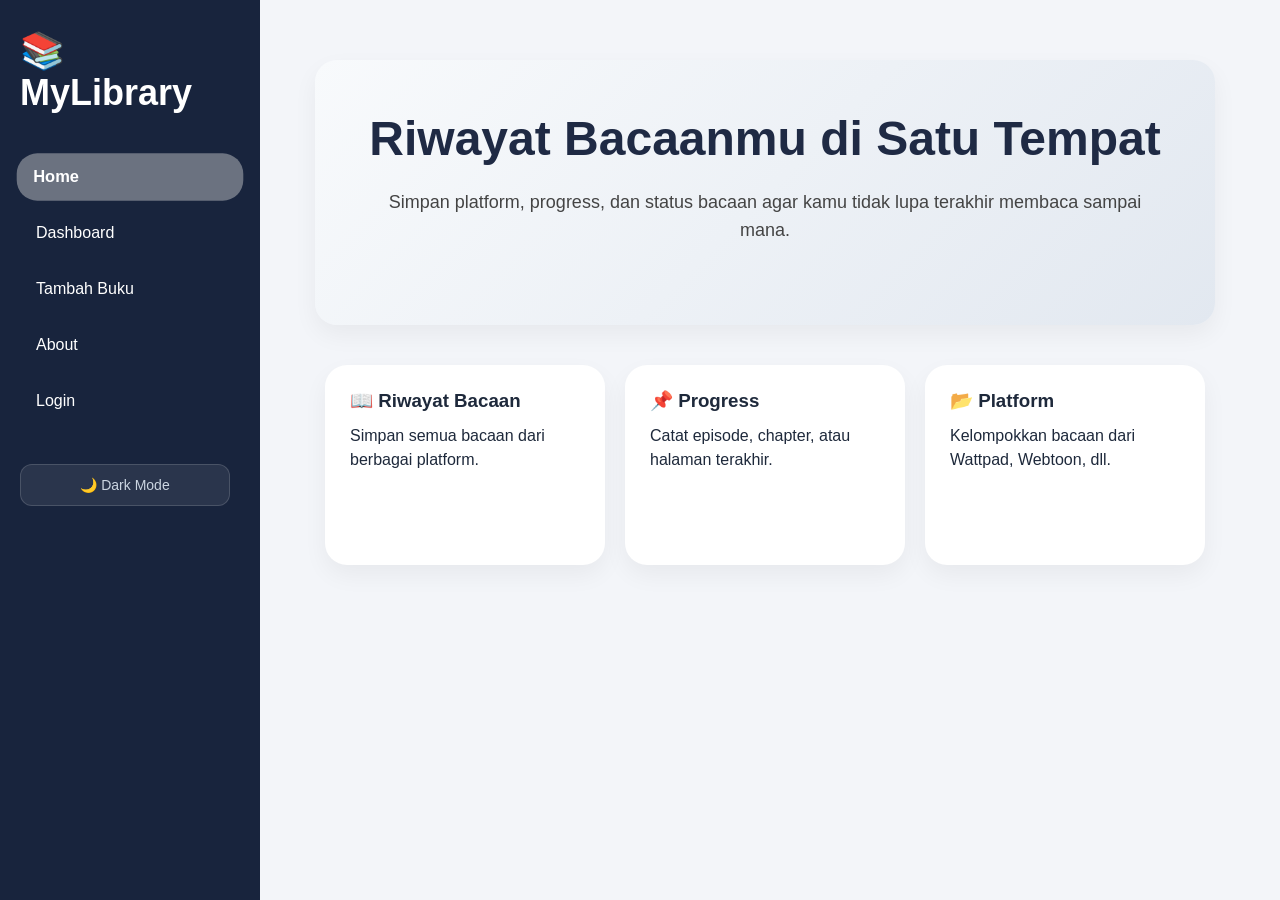
==== commit 331766a7: "menghapus tombol mulai sekrang" ====
--- a/index.html
+++ b/index.html
@@ -16,7 +16,7 @@
     <a href="about.html" class="menu">About</a>
     <a href="login.html" class="menu">Login</a>
     
-    <button class="dark-btn" onclick="toggleDarkMode()">
+    <button class="dark-btn" onclick=\"toggleDarkMode()\">
   🌙 Dark Mode
 </button>
 </div>
@@ -30,8 +30,7 @@
           Simpan platform, progress, dan status bacaan
           agar kamu tidak lupa terakhir membaca sampai mana.
         </p>
-      <a href="login.html" class="btn">Mulai Sekarang</a>
-      </div>
+        </div>
     </section>
 
     <section class="features">
@@ -39,21 +38,18 @@
         <h3>📖 Riwayat Bacaan</h3>
         <p>Simpan semua bacaan dari berbagai platform.</p>
       </div>
-
-      <div class="card">
+       <div class="card">
         <h3>📌 Progress</h3>
         <p>Catat episode, chapter, atau halaman terakhir.</p>
       </div>
-
       <div class="card">
         <h3>📂 Platform</h3>
         <p>Kelompokkan bacaan dari Wattpad, Webtoon, dll.</p>
       </div>
     </section>
+
 </div>
+
 <script src="assets/js/script.js"></script>
-
-
-
 </body>
 </html>
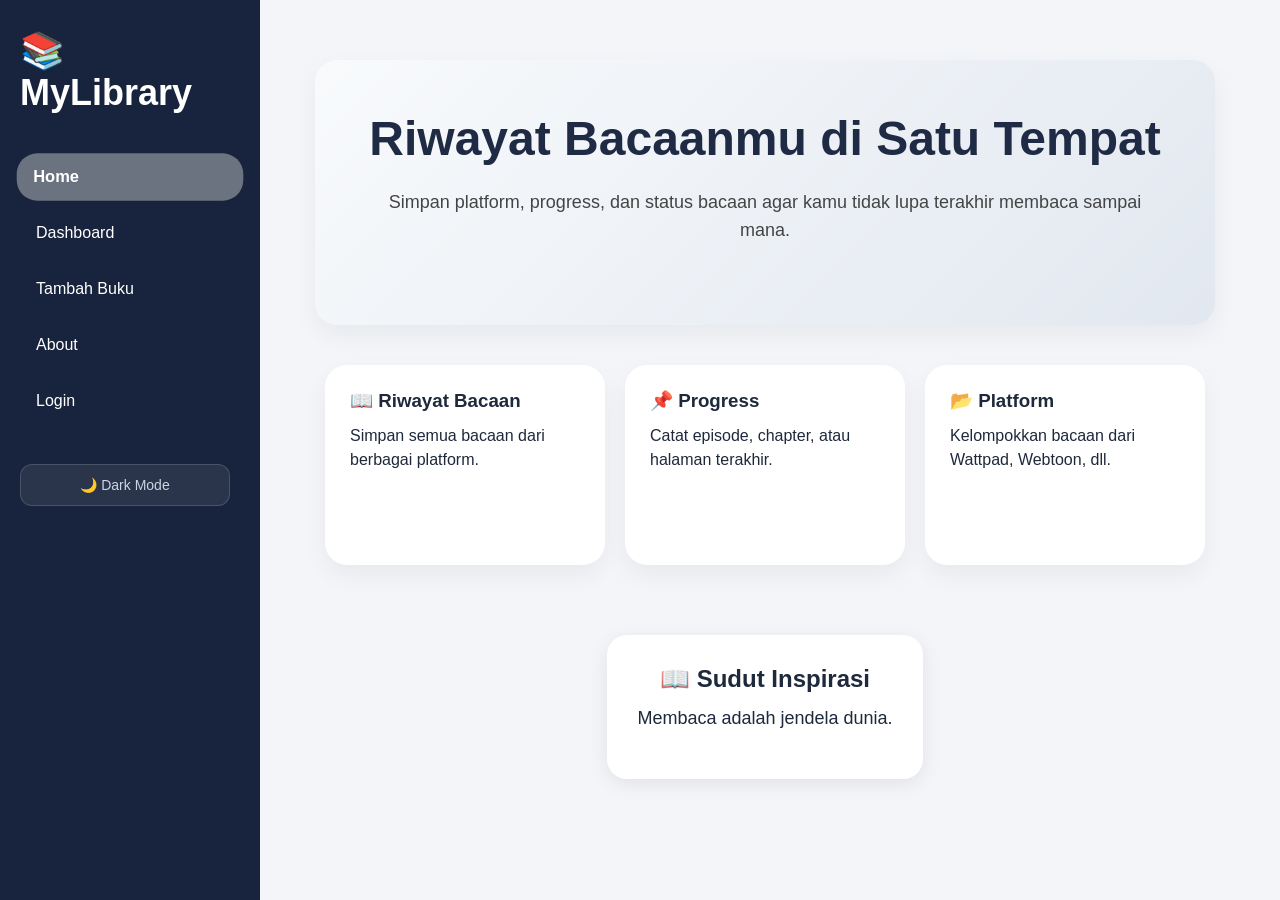
==== commit 1270ecbd: "tambah fitur" ====
--- a/index.html
+++ b/index.html
@@ -48,8 +48,14 @@
       </div>
     </section>
 
+    <section class="quote-box">
+    <h2>📖 Sudut Inspirasi</h2>
+
+    <p id="quoteText">
+        Membaca adalah jendela dunia.
+    </p>
+    </section>
 </div>
-
 <script src="assets/js/script.js"></script>
 </body>
 </html>
--- a/assets/css/style.css
+++ b/assets/css/style.css
@@ -1241,6 +1241,16 @@
   background:#243252;
   transform:translateY(-2px);
 }
+
+.btn-reset{
+    margin-top:10px;
+    background:#dc2626 !important;
+}
+
+.btn-reset:hover{
+    background:#b91c1c !important;
+}
+
 .dark-btn {
   display: flex;
   align-items: center;
@@ -1719,4 +1729,53 @@
 }
 body.dark-mode .about-stats{
 background:#2b2b2b;
+}
+
+
+/* ===== QUOTE BOX ===== */
+.quote-box{
+    max-width:900px;
+    margin:30px auto;
+    background:white;
+    padding:30px;
+    border-radius:20px;
+    text-align:center;
+    box-shadow:0 5px 20px rgba(0,0,0,.08);
+}
+
+.quote-box h2{
+    margin-bottom:15px;
+}
+
+.quote-box p{
+    font-size:18px;
+    margin-bottom:20px;
+}
+
+.quote-box button{
+    padding:12px 25px;
+    border:none;
+    background:#18243d;
+    color:white;
+    border-radius:12px;
+}
+
+
+/* ===== TIPS ===== */
+.tips{
+margin-top:15px;
+padding-left:20px;
+}
+.tips li{
+margin:10px 0;
+}
+
+
+/* ===== JUDUL COUNTER ===== */
+#judulCounter{
+display:block;
+margin-top:-8px;
+margin-bottom:15px;
+font-size:13px;
+color:#777;
 }
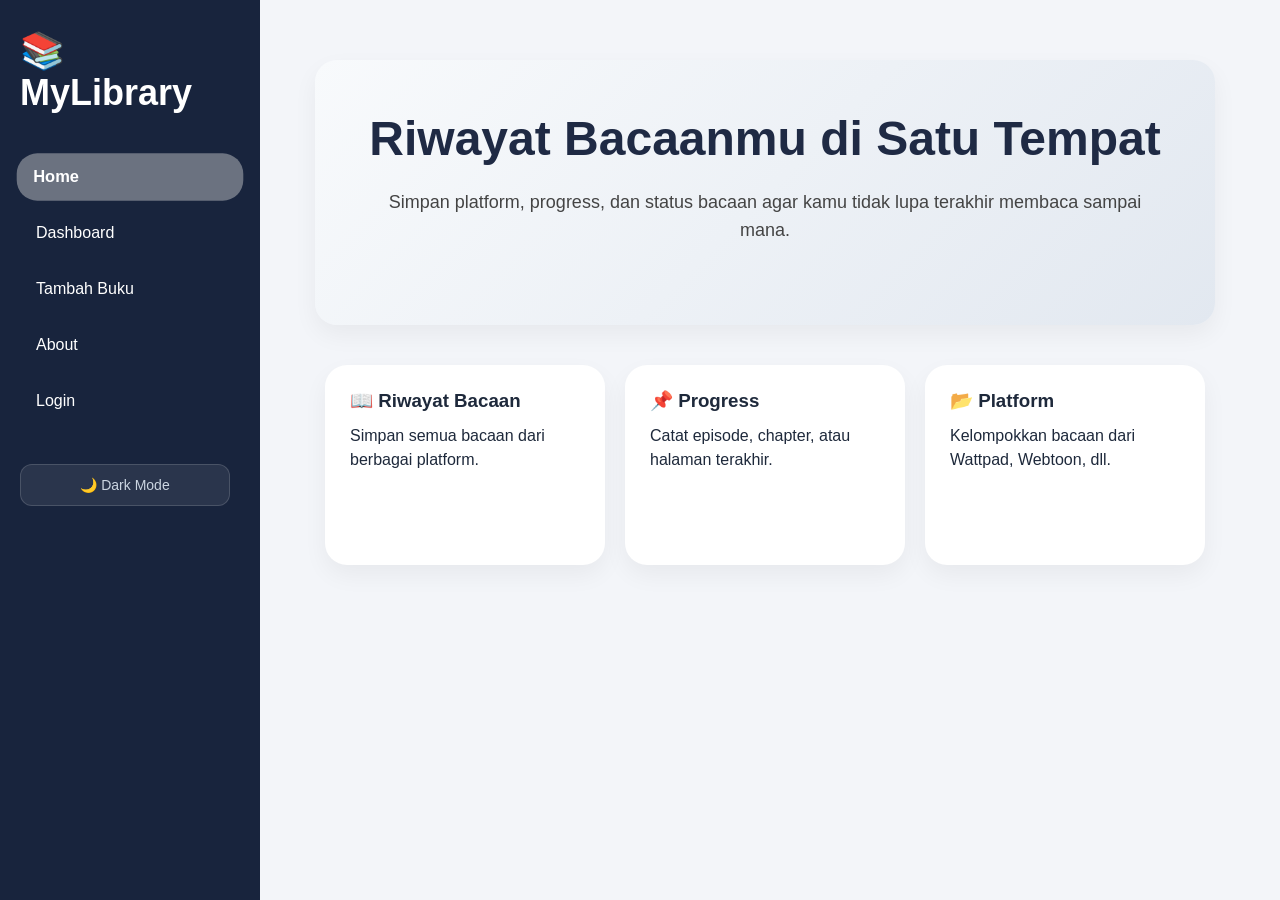
==== commit 9ce8ec5e: "memperbaiki tombol dark mode halaman index" ====
--- a/index.html
+++ b/index.html
@@ -15,10 +15,9 @@
     <a href="add-book.html" class="menu">Tambah Buku</a>
     <a href="about.html" class="menu">About</a>
     <a href="login.html" class="menu">Login</a>
-    
-    <button class="dark-btn" onclick=\"toggleDarkMode()\">
+    <button class="dark-btn" onclick="toggleDarkMode()">
   🌙 Dark Mode
-</button>
+    </button>
 </div>
 
 <div class="main-content home-page">
@@ -47,14 +46,6 @@
         <p>Kelompokkan bacaan dari Wattpad, Webtoon, dll.</p>
       </div>
     </section>
-
-    <section class="quote-box">
-    <h2>📖 Sudut Inspirasi</h2>
-
-    <p id="quoteText">
-        Membaca adalah jendela dunia.
-    </p>
-    </section>
 </div>
 <script src="assets/js/script.js"></script>
 </body>
--- a/assets/css/style.css
+++ b/assets/css/style.css
@@ -610,8 +610,9 @@
 
 .topbar {
   display: flex;
-  justify-content: space-between;
-  align-items: center;
+  flex-direction:column;
+  align-items:flex-start;
+  gap:10px;
   background: white;
   padding: 22px 28px;
   border-radius: 22px;
@@ -1659,7 +1660,7 @@
 
 font-weight:bold;
 
-text-align:right;
+text-align:left;
 
 }
 
@@ -1778,4 +1779,145 @@
 margin-bottom:15px;
 font-size:13px;
 color:#777;
+}
+
+.first-book-link{
+    display:inline-block;
+    padding:12px 20px;
+    background:#18243d;
+    color:#fff;
+    border-radius:10px;
+    text-decoration:none;
+    font-weight:600;
+    transition:.3s;
+}
+
+.first-book-link:hover{
+    background:#243252;
+    transform:translateY(-2px);
+}
+/* ===========================
+   QUICK ACTION
+=========================== */
+
+.quick-actions{
+    display:grid;
+    grid-template-columns:repeat(auto-fit,minmax(220px,1fr));
+    gap:18px;
+    margin-bottom:25px;
+}
+
+.quick-card{
+    display:flex;
+    align-items:center;
+    gap:15px;
+
+    background:#fff;
+    padding:20px;
+
+    border-radius:18px;
+
+    color:#18243d;
+    text-decoration:none;
+
+    box-shadow:0 8px 20px rgba(0,0,0,.06);
+
+    transition:.3s;
+}
+
+.quick-card span{
+    font-size:34px;
+}
+
+.quick-card h4{
+    margin-bottom:5px;
+    font-size:18px;
+}
+
+.quick-card p{
+    font-size:14px;
+    color:#666;
+}
+
+.quick-card:hover{
+    transform:translateY(-5px);
+    box-shadow:0 15px 30px rgba(0,0,0,.12);
+}
+
+body.dark-mode .quick-card{
+    background:#1e1e1e;
+}
+
+body.dark-mode .quick-card p{
+    color:#cbd5e1;
+}
+/* ==========================
+      PROGRESS RING
+========================== */
+
+.progress-card{
+
+    display:flex;
+    flex-direction:column;
+    align-items:center;
+
+}
+
+.progress-ring{
+
+    position:relative;
+
+    width:220px;
+    height:220px;
+
+    margin:20px auto;
+
+}
+
+.progress-ring canvas{
+
+    width:220px !important;
+    height:220px !important;
+
+}
+
+.progress-center{
+
+    position:absolute;
+
+    top:50%;
+    left:50%;
+
+    transform:translate(-50%,-50%);
+
+    display:flex;
+    justify-content:center;
+    align-items:center;
+
+    flex-direction:column;
+
+}
+
+.progress-center span{
+
+    font-size:34px;
+
+    font-weight:bold;
+
+    color:#18243d;
+
+}
+
+.progress-card p{
+
+    color:#666;
+
+    margin-top:15px;
+
+}
+
+body.dark-mode .progress-center span{
+
+    color:white;
+
 }
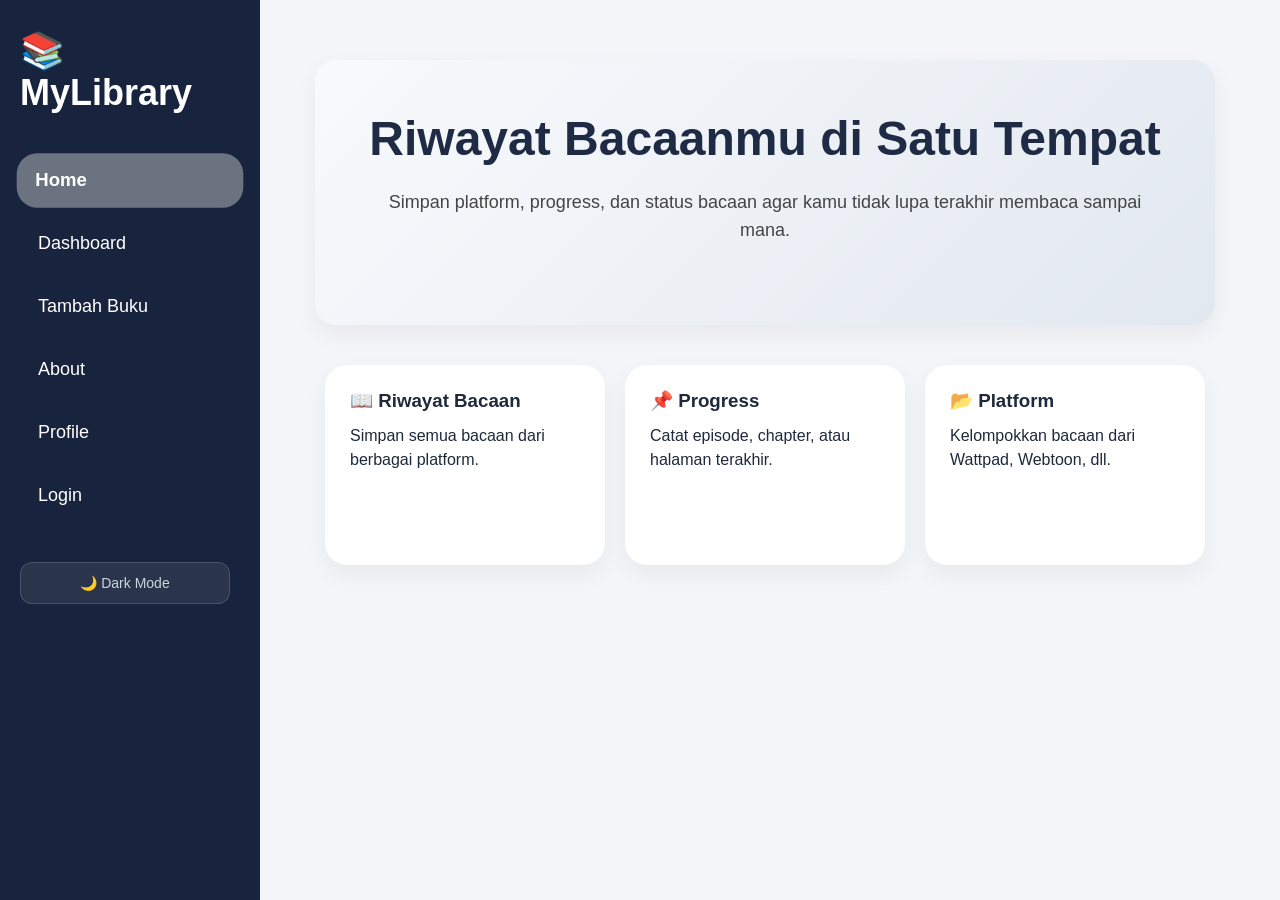
==== commit 962f87fa: "tambah menu profile" ====
--- a/index.html
+++ b/index.html
@@ -14,6 +14,7 @@
     <a href="dashboard.html" class="menu">Dashboard</a>
     <a href="add-book.html" class="menu">Tambah Buku</a>
     <a href="about.html" class="menu">About</a>
+    <a href="profile.html" class="menu">Profile</a>
     <a href="login.html" class="menu">Login</a>
     <button class="dark-btn" onclick="toggleDarkMode()">
   🌙 Dark Mode
--- a/assets/css/style.css
+++ b/assets/css/style.css
@@ -1920,4 +1920,326 @@
 
     color:white;
 
+}
+
+
+
+/* ========================================================= */
+/* ==================== PROFILE PAGE ======================== */
+/* ========================================================= */
+
+.profile-card{
+    display:flex;
+    gap:40px;
+    align-items:flex-start;
+    background:#fff;
+    border-radius:20px;
+    padding:30px;
+    margin-top:30px;
+    box-shadow:0 8px 20px rgba(0,0,0,.08);
+}
+
+.profile-left{
+    width:250px;
+    text-align:center;
+}
+
+.profile-left img{
+    width:180px;
+    height:180px;
+    border-radius:50%;
+    object-fit:cover;
+    border:5px solid #4CAF50;
+    margin-bottom:15px;
+}
+
+.profile-left input[type=file]{
+    display:none;
+}
+
+#btnUpload{
+    width:100%;
+    padding:12px;
+    border:none;
+    border-radius:10px;
+    background:#4CAF50;
+    color:white;
+    cursor:pointer;
+    font-size:15px;
+    transition:.3s;
+}
+
+#btnUpload:hover{
+    background:#43a047;
+}
+
+.profile-right{
+    flex:1;
+}
+
+.profile-right .form-group{
+    margin-bottom:20px;
+}
+
+.profile-right label{
+    display:block;
+    margin-bottom:8px;
+    font-weight:600;
+}
+
+.profile-right input,
+.profile-right textarea,
+.target-card input,
+.target-card select{
+
+    width:100%;
+    padding:12px;
+    border:1px solid #ccc;
+    border-radius:10px;
+    font-size:15px;
+    outline:none;
+    transition:.3s;
+
+}
+
+.profile-right input:focus,
+.profile-right textarea:focus,
+.target-card input:focus,
+.target-card select:focus{
+
+    border-color:#4CAF50;
+
+}
+
+.profile-right textarea{
+
+    resize:vertical;
+
+}
+
+/* ========================================================= */
+
+.target-card{
+
+    margin-top:30px;
+    background:white;
+    border-radius:20px;
+    padding:25px;
+    box-shadow:0 8px 20px rgba(0,0,0,.08);
+
+}
+
+.target-card h2{
+
+    margin-bottom:20px;
+
+}
+
+.target-card .form-group{
+
+    margin-bottom:20px;
+
+}
+
+/* ========================================================= */
+
+.mini-statistic{
+
+    margin-top:30px;
+    background:white;
+    border-radius:20px;
+    padding:25px;
+    box-shadow:0 8px 20px rgba(0,0,0,.08);
+
+}
+
+.mini-statistic h2{
+
+    margin-bottom:20px;
+
+}
+
+.stat-grid{
+
+    display:grid;
+    grid-template-columns:repeat(auto-fit,minmax(180px,1fr));
+    gap:20px;
+
+}
+
+.stat-box{
+
+    text-align:center;
+    background:#f7f7f7;
+    padding:25px;
+    border-radius:15px;
+    transition:.3s;
+
+}
+
+.stat-box:hover{
+
+    transform:translateY(-5px);
+
+}
+
+.stat-box h3{
+
+    font-size:35px;
+    color:#4CAF50;
+    margin-bottom:10px;
+
+}
+
+.stat-box p{
+
+    color:#555;
+
+}
+
+/* ========================================================= */
+
+.button-profile{
+
+    display:flex;
+    gap:15px;
+    justify-content:flex-end;
+    margin-top:30px;
+
+}
+
+.button-profile button{
+
+    padding:12px 28px;
+    border:none;
+    border-radius:10px;
+    cursor:pointer;
+    font-size:15px;
+    transition:.3s;
+
+}
+
+#saveProfile{
+
+    background:#4CAF50;
+    color:white;
+
+}
+
+#saveProfile:hover{
+
+    background:#43a047;
+
+}
+
+#resetProfile{
+
+    background:#f44336;
+    color:white;
+
+}
+
+#resetProfile:hover{
+
+    background:#d32f2f;
+
+}
+
+/* ========================================================= */
+/* ====================== RESPONSIVE ======================== */
+/* ========================================================= */
+
+@media(max-width:900px){
+
+.profile-card{
+
+    flex-direction:column;
+    align-items:center;
+
+}
+
+.profile-left{
+
+    width:100%;
+
+}
+
+.profile-right{
+
+    width:100%;
+
+}
+
+.button-profile{
+
+    justify-content:center;
+
+}
+
+}
+
+/* =======================PROFILE SIDEBAR========================== */
+.profile-sidebar{
+    width:260px;
+    height:100vh;
+    padding:30px 20px;
+}
+
+.profile-sidebar .menu{
+    display:block;
+    padding:14px 16px;
+    margin:10px 0;
+    border-radius:14px;
+    transform:none !important;
+    font-size:16px;
+}
+
+.profile-sidebar .menu.active{
+    transform:none !important;
+    font-weight:600;
+}
+
+/* ================= PROFILE SIDEBAR ================= */
+
+body.profile-page .sidebar{
+    width:290px;
+    padding:35px 25px;
+}
+
+body.profile-page .main{
+    margin-left:330px;
+}
+
+
+/* ================= FONT PROFILE PAGE ================= */
+.menu{
+    display:block;
+    color:white;
+    text-decoration:none;
+    padding:16px 18px;
+    margin:10px 0;
+    border-radius:16px;
+    font-size:18px;
+    font-weight:400;          /* Normal */
+    transition:all .3s ease;
+}
+
+.menu:hover{
+    background:#4b5563;
+    border-radius:20px;
+}
+
+/* Menu yang sedang dibuka */
+.menu.active{
+    background:#6b7280;
+    border-radius:20px;
+    font-weight:700;          /* Hanya ini yang bold */
+}
+
+body.dark-mode .menu:hover{
+    background:#374151;
+}
+
+body.dark-mode .menu.active{
+    background:#4b5563;
 }
